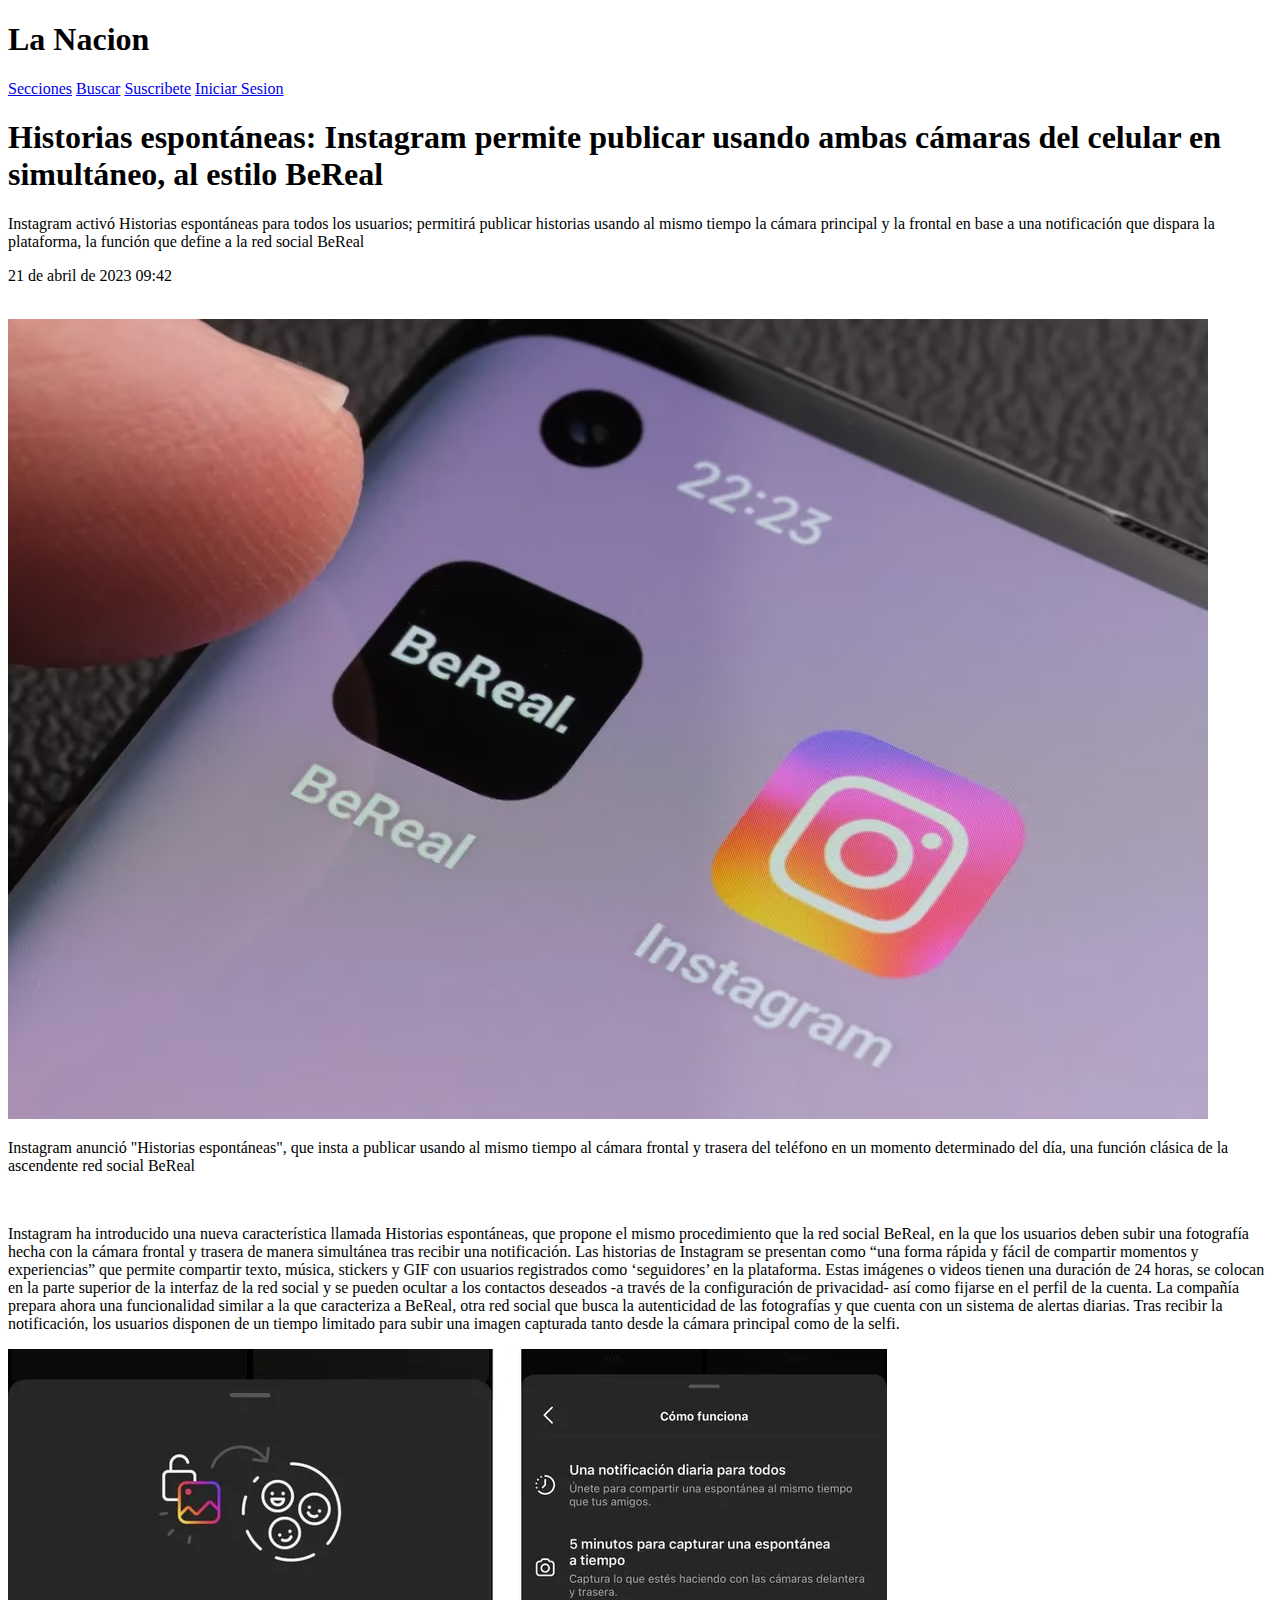
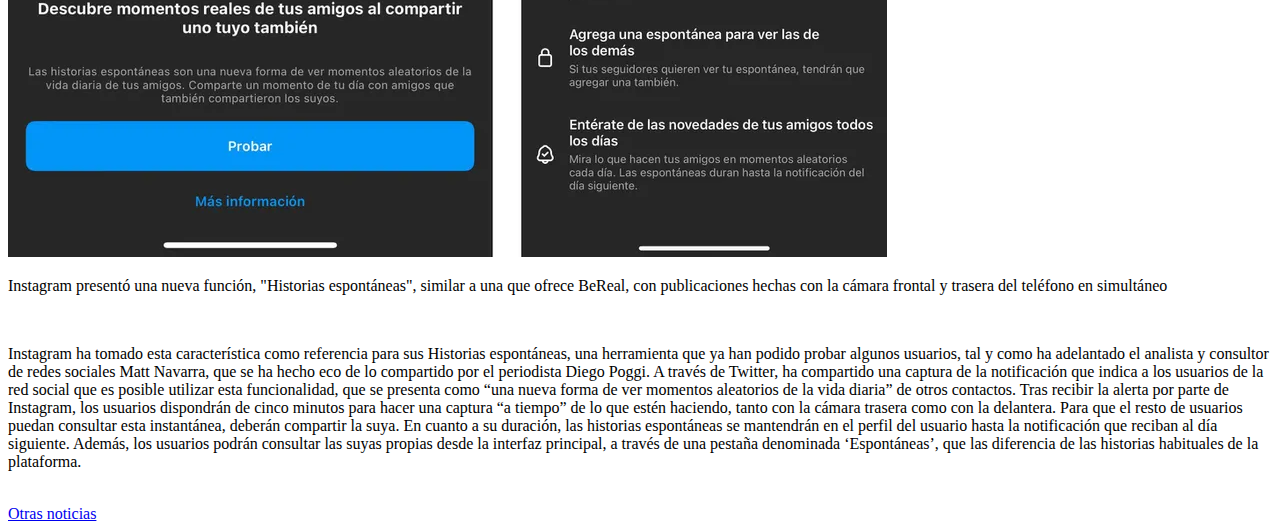
==== index.html @ 093f6b65 "Creacion de Index y estructura de la noticia." ====
<!DOCTYPE html>
<html lang="en">
<head>
    <meta charset="UTF-8">
    <meta http-equiv="X-UA-Compatible" content="IE=edge">
    <meta name="viewport" content="width=device-width, initial-scale=1.0">
    <title>Actividad 02</title>
</head>
<body>
    <header>
        <section>
            <h1>
                La Nacion
            </h1>
            <a href="#">Secciones</a>
            <a href="#">Buscar</a>
            <a href="#">Suscribete</a>
            <a href="#">Iniciar Sesion</a>
        </section>
    </header>
    <h1>Historias espontáneas: Instagram permite publicar usando ambas cámaras del celular en simultáneo, al estilo BeReal</h1>
    <p>Instagram activó Historias espontáneas para todos los usuarios; permitirá publicar historias usando al mismo tiempo la cámara principal y la frontal en base a una notificación que dispara la plataforma, la función que define a la red social BeReal</p>
    <p>21 de abril de 2023 09:42</p>
    <br>
    <img src="1.jpg" alt="">
    <p>Instagram anunció "Historias espontáneas", que insta a publicar usando al mismo tiempo al cámara frontal y trasera del teléfono en un momento determinado del día, una función clásica de la ascendente red social BeReal</p>
    <br>
    <p>Instagram ha introducido una nueva característica llamada Historias espontáneas, que propone el mismo procedimiento que la red social BeReal, en la que los usuarios deben subir una fotografía hecha con la cámara frontal y trasera de manera simultánea tras recibir una notificación.
        Las historias de Instagram se presentan como “una forma rápida y fácil de compartir momentos y experiencias” que permite compartir texto, música, stickers y GIF con usuarios registrados como ‘seguidores’ en la plataforma.
    
        Estas imágenes o videos tienen una duración de 24 horas, se colocan en la parte superior de la interfaz de la red social y se pueden ocultar a los contactos deseados -a través de la configuración de privacidad- así como fijarse en el perfil de la cuenta.

        La compañía prepara ahora una funcionalidad similar a la que caracteriza a BeReal, otra red social que busca la autenticidad de las fotografías y que cuenta con un sistema de alertas diarias. Tras recibir la notificación, los usuarios disponen de un tiempo limitado para subir una imagen capturada tanto desde la cámara principal como de la selfi.</p>
    <img src="2.jpg" alt="">
    <p>Instagram presentó una nueva función, "Historias espontáneas", similar a una que ofrece BeReal, con publicaciones hechas con la cámara frontal y trasera del teléfono en simultáneo</p>
    <br>
    <p>Instagram ha tomado esta característica como referencia para sus Historias espontáneas, una herramienta que ya han podido probar algunos usuarios, tal y como ha adelantado el analista y consultor de redes sociales Matt Navarra, que se ha hecho eco de lo compartido por el periodista Diego Poggi.
        A través de Twitter, ha compartido una captura de la notificación que indica a los usuarios de la red social que es posible utilizar esta funcionalidad, que se presenta como “una nueva forma de ver momentos aleatorios de la vida diaria” de otros contactos.        
        Tras recibir la alerta por parte de Instagram, los usuarios dispondrán de cinco minutos para hacer una captura “a tiempo” de lo que estén haciendo, tanto con la cámara trasera como con la delantera.
        Para que el resto de usuarios puedan consultar esta instantánea, deberán compartir la suya. En cuanto a su duración, las historias espontáneas se mantendrán en el perfil del usuario hasta la notificación que reciban al día siguiente.
        Además, los usuarios podrán consultar las suyas propias desde la interfaz principal, a través de una pestaña denominada ‘Espontáneas’, que las diferencia de las historias habituales de la plataforma.</p>
    <br>
    <a href="http://www.lanacion.com.ar/tema/instagram-tid58488/">Otras noticias</a>

</body>
</html>
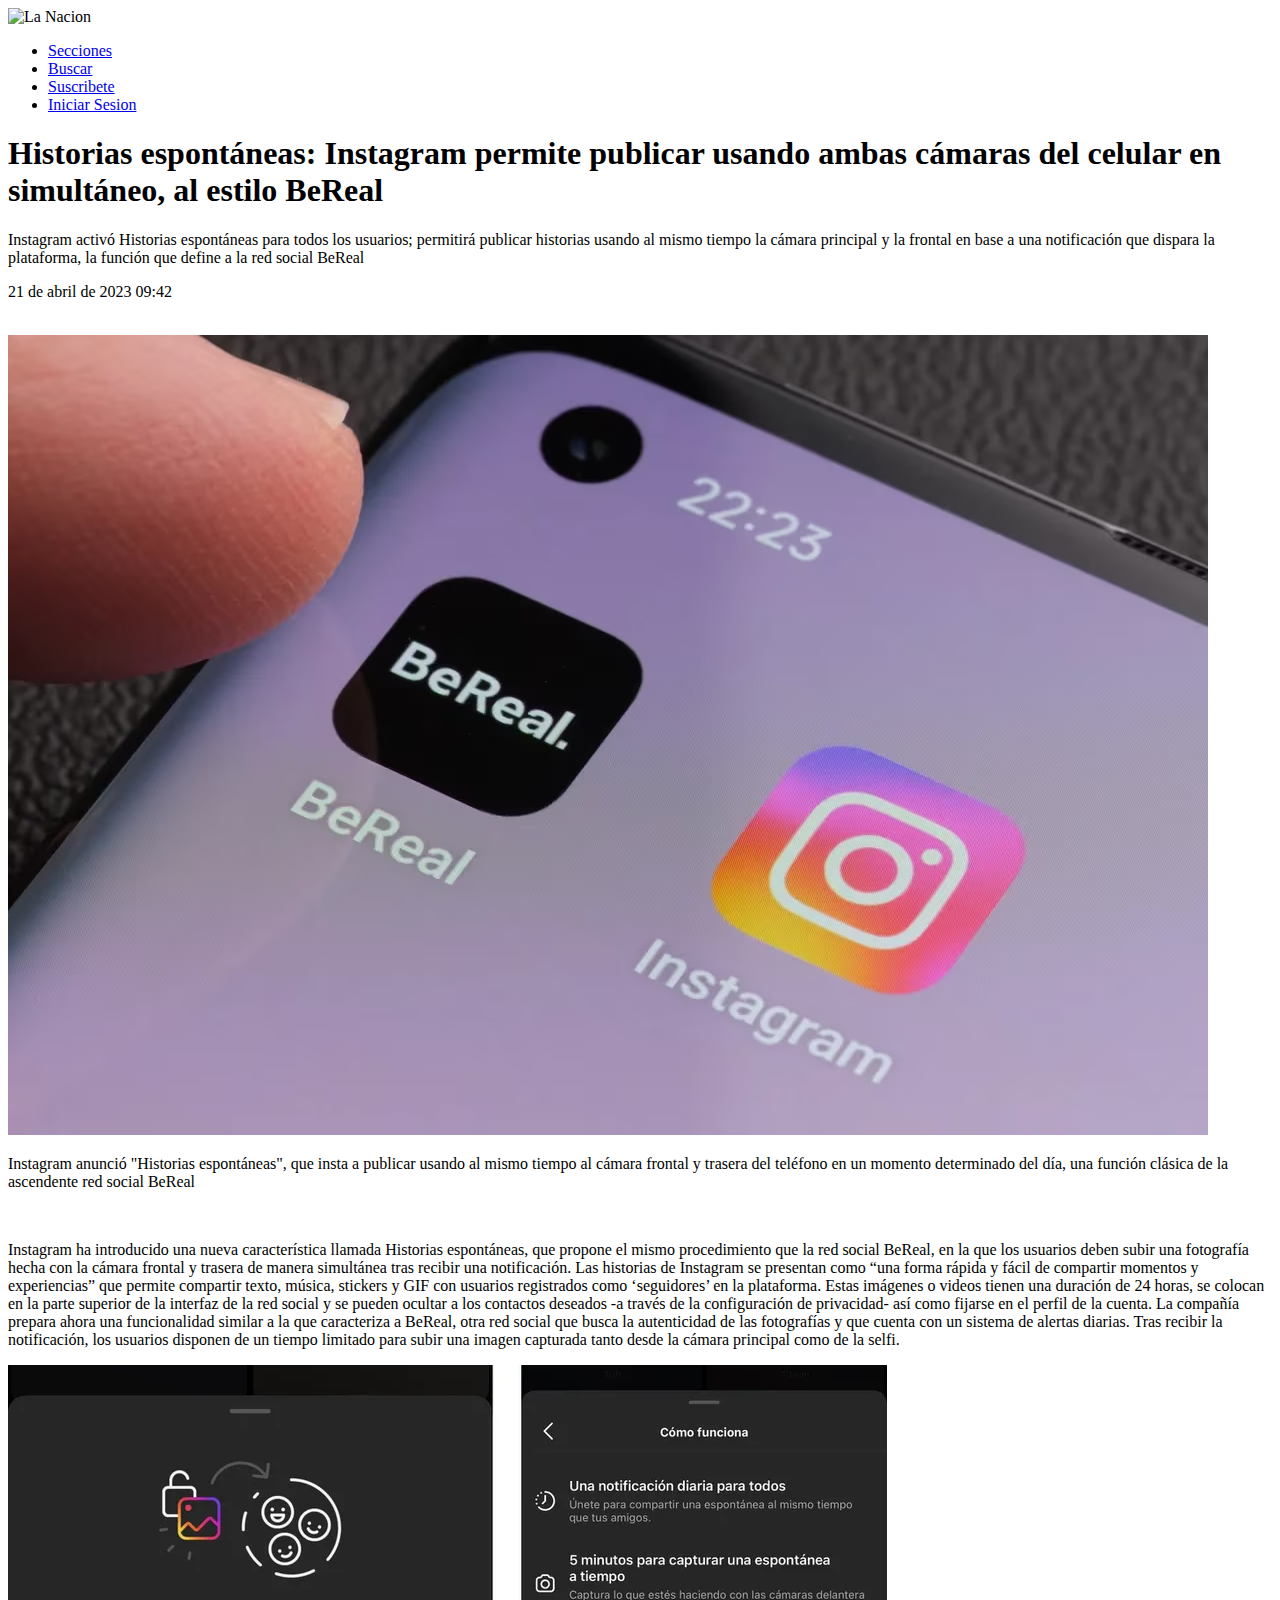
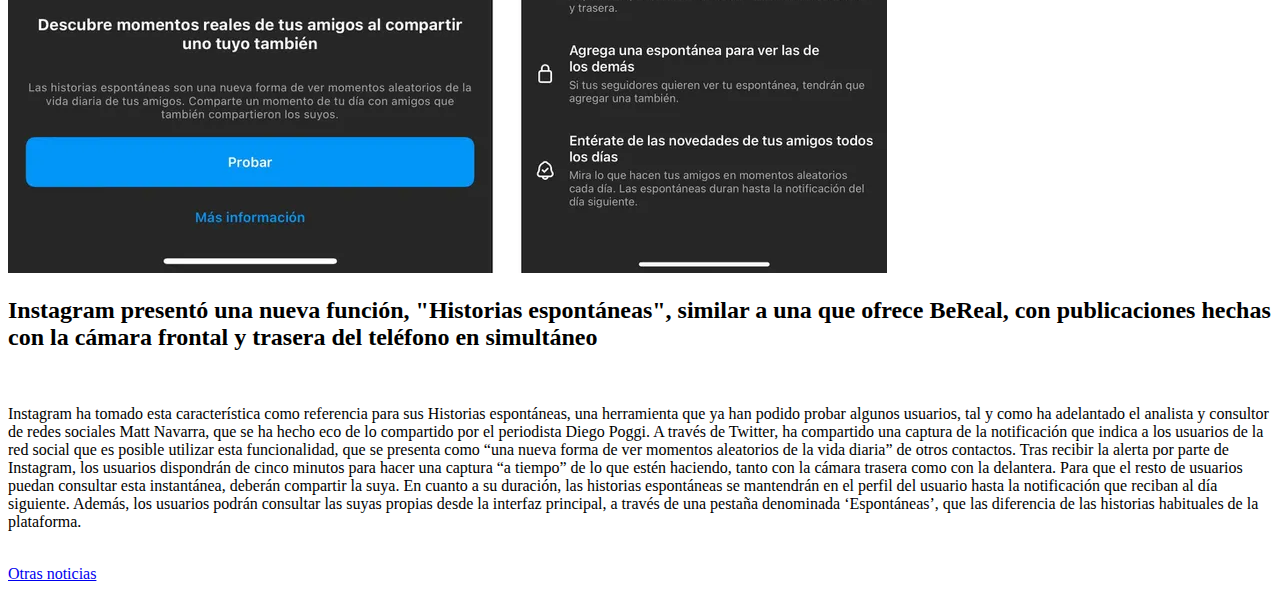
==== commit 5af5e0b9: "Merge pull request #3 from zequ22/secundaria" ====
--- a/index.html
+++ b/index.html
@@ -8,39 +8,46 @@
 </head>
 <body>
     <header>
+        <img src="" alt="La Nacion">
+        <nav>
+            <ul>
+                <li><a href="#">Secciones</a></li>
+                <li><a href="#">Buscar</a></li>
+                <li><a href="#">Suscribete</a></li>
+                <li><a href="#">Iniciar Sesion</a></li>
+            </ul>            
+        </nav>
+    </header>
+    <main>
         <section>
-            <h1>
-                La Nacion
-            </h1>
-            <a href="#">Secciones</a>
-            <a href="#">Buscar</a>
-            <a href="#">Suscribete</a>
-            <a href="#">Iniciar Sesion</a>
+            <h1>Historias espontáneas: Instagram permite publicar usando ambas cámaras del celular en simultáneo, al estilo BeReal</h1>
+            <p>Instagram activó Historias espontáneas para todos los usuarios; permitirá publicar historias usando al mismo tiempo la cámara principal y la frontal en base a una notificación que dispara la plataforma, la función que define a la red social BeReal</p>
+            <p>21 de abril de 2023 09:42</p>
+            <br>
+            <img src="1.jpg" alt="">
+            <p>Instagram anunció "Historias espontáneas", que insta a publicar usando al mismo tiempo al cámara frontal y trasera del teléfono en un momento determinado del día, una función clásica de la ascendente red social BeReal</p>
+            <br>
         </section>
-    </header>
-    <h1>Historias espontáneas: Instagram permite publicar usando ambas cámaras del celular en simultáneo, al estilo BeReal</h1>
-    <p>Instagram activó Historias espontáneas para todos los usuarios; permitirá publicar historias usando al mismo tiempo la cámara principal y la frontal en base a una notificación que dispara la plataforma, la función que define a la red social BeReal</p>
-    <p>21 de abril de 2023 09:42</p>
-    <br>
-    <img src="1.jpg" alt="">
-    <p>Instagram anunció "Historias espontáneas", que insta a publicar usando al mismo tiempo al cámara frontal y trasera del teléfono en un momento determinado del día, una función clásica de la ascendente red social BeReal</p>
-    <br>
-    <p>Instagram ha introducido una nueva característica llamada Historias espontáneas, que propone el mismo procedimiento que la red social BeReal, en la que los usuarios deben subir una fotografía hecha con la cámara frontal y trasera de manera simultánea tras recibir una notificación.
-        Las historias de Instagram se presentan como “una forma rápida y fácil de compartir momentos y experiencias” que permite compartir texto, música, stickers y GIF con usuarios registrados como ‘seguidores’ en la plataforma.
-    
-        Estas imágenes o videos tienen una duración de 24 horas, se colocan en la parte superior de la interfaz de la red social y se pueden ocultar a los contactos deseados -a través de la configuración de privacidad- así como fijarse en el perfil de la cuenta.
-
-        La compañía prepara ahora una funcionalidad similar a la que caracteriza a BeReal, otra red social que busca la autenticidad de las fotografías y que cuenta con un sistema de alertas diarias. Tras recibir la notificación, los usuarios disponen de un tiempo limitado para subir una imagen capturada tanto desde la cámara principal como de la selfi.</p>
-    <img src="2.jpg" alt="">
-    <p>Instagram presentó una nueva función, "Historias espontáneas", similar a una que ofrece BeReal, con publicaciones hechas con la cámara frontal y trasera del teléfono en simultáneo</p>
-    <br>
-    <p>Instagram ha tomado esta característica como referencia para sus Historias espontáneas, una herramienta que ya han podido probar algunos usuarios, tal y como ha adelantado el analista y consultor de redes sociales Matt Navarra, que se ha hecho eco de lo compartido por el periodista Diego Poggi.
-        A través de Twitter, ha compartido una captura de la notificación que indica a los usuarios de la red social que es posible utilizar esta funcionalidad, que se presenta como “una nueva forma de ver momentos aleatorios de la vida diaria” de otros contactos.        
-        Tras recibir la alerta por parte de Instagram, los usuarios dispondrán de cinco minutos para hacer una captura “a tiempo” de lo que estén haciendo, tanto con la cámara trasera como con la delantera.
-        Para que el resto de usuarios puedan consultar esta instantánea, deberán compartir la suya. En cuanto a su duración, las historias espontáneas se mantendrán en el perfil del usuario hasta la notificación que reciban al día siguiente.
-        Además, los usuarios podrán consultar las suyas propias desde la interfaz principal, a través de una pestaña denominada ‘Espontáneas’, que las diferencia de las historias habituales de la plataforma.</p>
-    <br>
-    <a href="http://www.lanacion.com.ar/tema/instagram-tid58488/">Otras noticias</a>
-
+        <section>
+            <p>Instagram ha introducido una nueva característica llamada Historias espontáneas, que propone el mismo procedimiento que la red social BeReal, en la que los usuarios deben subir una fotografía hecha con la cámara frontal y trasera de manera simultánea tras recibir una notificación.
+                Las historias de Instagram se presentan como “una forma rápida y fácil de compartir momentos y experiencias” que permite compartir texto, música, stickers y GIF con usuarios registrados como ‘seguidores’ en la plataforma.
+            
+                Estas imágenes o videos tienen una duración de 24 horas, se colocan en la parte superior de la interfaz de la red social y se pueden ocultar a los contactos deseados -a través de la configuración de privacidad- así como fijarse en el perfil de la cuenta.
+        
+                La compañía prepara ahora una funcionalidad similar a la que caracteriza a BeReal, otra red social que busca la autenticidad de las fotografías y que cuenta con un sistema de alertas diarias. Tras recibir la notificación, los usuarios disponen de un tiempo limitado para subir una imagen capturada tanto desde la cámara principal como de la selfi.</p>
+            <img src="2.jpg" alt="">
+            <h2>Instagram presentó una nueva función, "Historias espontáneas", similar a una que ofrece BeReal, con publicaciones hechas con la cámara frontal y trasera del teléfono en simultáneo</h2>
+            <br>
+            <p>Instagram ha tomado esta característica como referencia para sus Historias espontáneas, una herramienta que ya han podido probar algunos usuarios, tal y como ha adelantado el analista y consultor de redes sociales Matt Navarra, que se ha hecho eco de lo compartido por el periodista Diego Poggi.
+                A través de Twitter, ha compartido una captura de la notificación que indica a los usuarios de la red social que es posible utilizar esta funcionalidad, que se presenta como “una nueva forma de ver momentos aleatorios de la vida diaria” de otros contactos.        
+                Tras recibir la alerta por parte de Instagram, los usuarios dispondrán de cinco minutos para hacer una captura “a tiempo” de lo que estén haciendo, tanto con la cámara trasera como con la delantera.
+                Para que el resto de usuarios puedan consultar esta instantánea, deberán compartir la suya. En cuanto a su duración, las historias espontáneas se mantendrán en el perfil del usuario hasta la notificación que reciban al día siguiente.
+                Además, los usuarios podrán consultar las suyas propias desde la interfaz principal, a través de una pestaña denominada ‘Espontáneas’, que las diferencia de las historias habituales de la plataforma.</p>
+            <br>
+        </section>
+    </main>
+    <footer>
+        <a href="http://www.lanacion.com.ar/tema/instagram-tid58488/">Otras noticias</a>
+    </footer>
 </body>
 </html>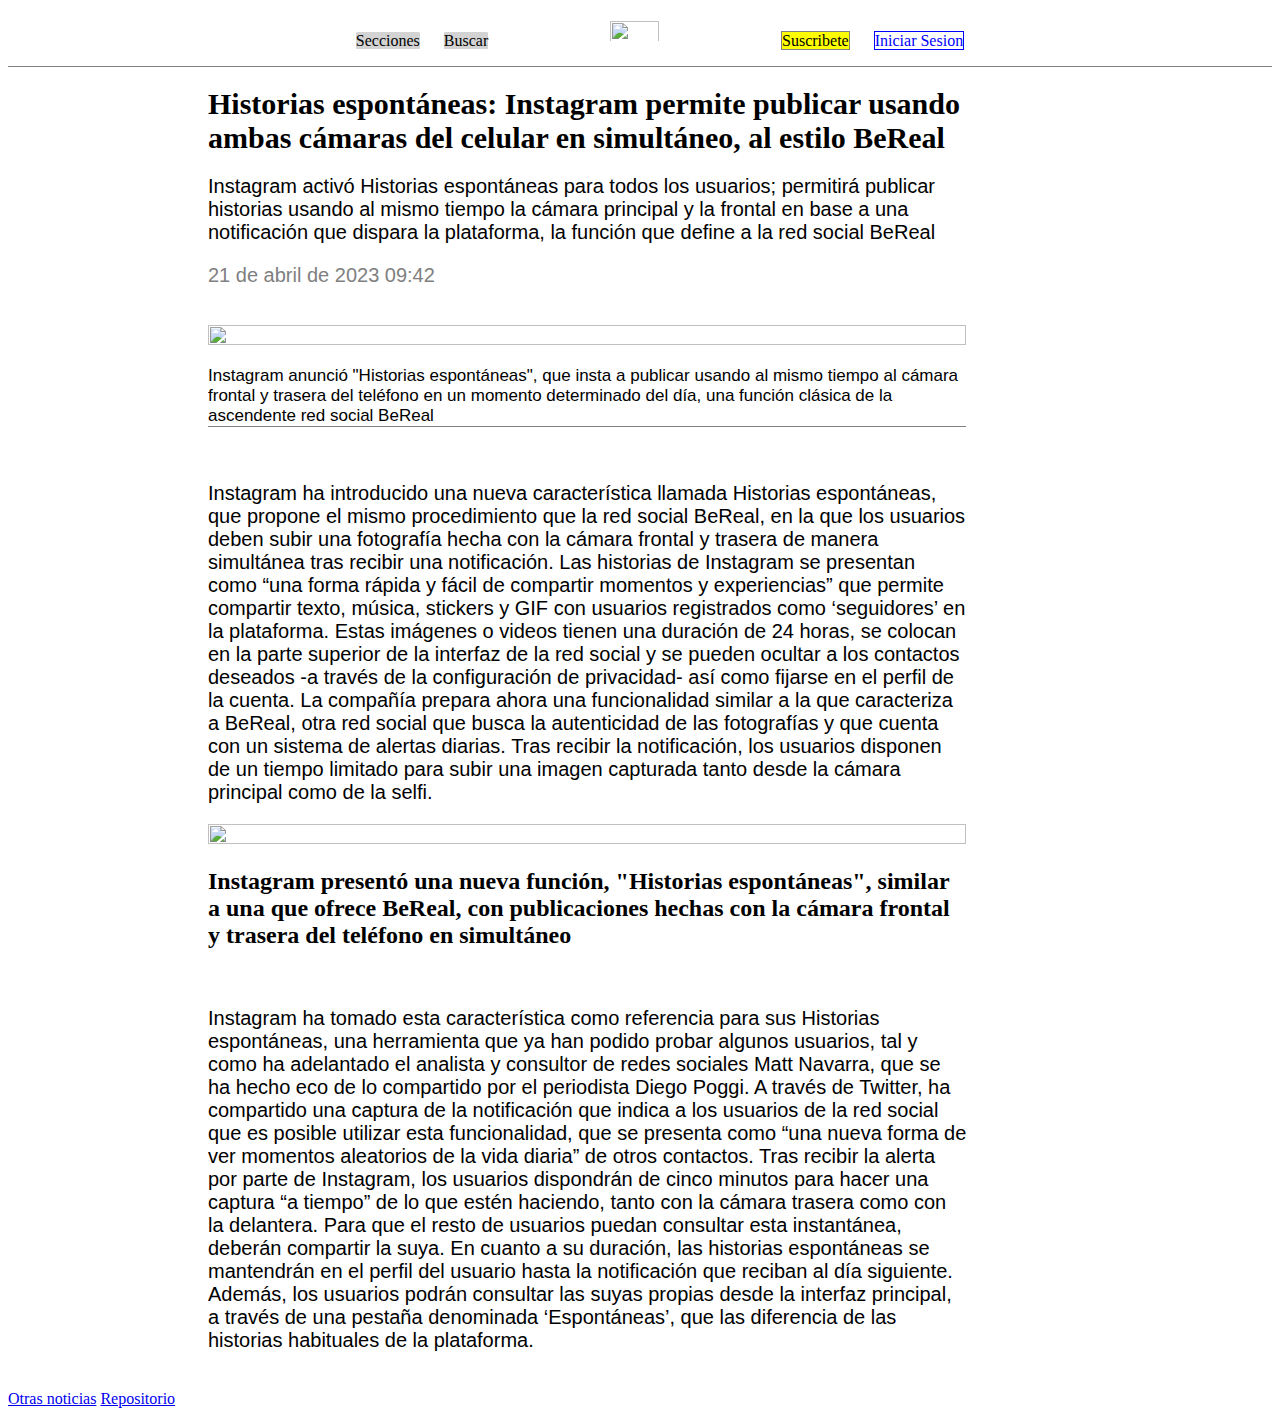
==== commit 19f6786c: "Edicion del HTML y creacion del CSS" ====
--- a/index.html
+++ b/index.html
@@ -1,31 +1,34 @@
 <!DOCTYPE html>
 <html lang="en">
 <head>
+    <link rel="stylesheet" href="estilos.css">
     <meta charset="UTF-8">
     <meta http-equiv="X-UA-Compatible" content="IE=edge">
     <meta name="viewport" content="width=device-width, initial-scale=1.0">
-    <title>Actividad 02</title>
+    <title>La Nacion</title>
 </head>
 <body>
     <header>
-        <img src="" alt="La Nacion">
+        <!--<img src="imagenes/logoLN.png" alt="La Nacion">-->
         <nav>
             <ul>
-                <li><a href="#">Secciones</a></li>
-                <li><a href="#">Buscar</a></li>
-                <li><a href="#">Suscribete</a></li>
-                <li><a href="#">Iniciar Sesion</a></li>
+                <li class="btn"><a href="#">Secciones</a></li>
+                <li class="btn"><a href="#">Buscar</a></li>
+                <li><img class="logoLN" src="imagenes/logoLN.png" alt=""></li>
+                <li><a id="btnSub" href="registro.html">Suscribete</a></li>
+                <li><a id="btnLogin" href="login.html">Iniciar Sesion</a></li>
             </ul>            
         </nav>
     </header>
+
     <main>
         <section>
             <h1>Historias espontáneas: Instagram permite publicar usando ambas cámaras del celular en simultáneo, al estilo BeReal</h1>
             <p>Instagram activó Historias espontáneas para todos los usuarios; permitirá publicar historias usando al mismo tiempo la cámara principal y la frontal en base a una notificación que dispara la plataforma, la función que define a la red social BeReal</p>
-            <p>21 de abril de 2023 09:42</p>
+            <p id="fecha">21 de abril de 2023 09:42</p>
             <br>
-            <img src="1.jpg" alt="">
-            <p>Instagram anunció "Historias espontáneas", que insta a publicar usando al mismo tiempo al cámara frontal y trasera del teléfono en un momento determinado del día, una función clásica de la ascendente red social BeReal</p>
+            <img class="med" src="imagenes/1.jpg" alt="">
+            <p class="epigrafe">Instagram anunció "Historias espontáneas", que insta a publicar usando al mismo tiempo al cámara frontal y trasera del teléfono en un momento determinado del día, una función clásica de la ascendente red social BeReal</p>
             <br>
         </section>
         <section>
@@ -35,7 +38,7 @@
                 Estas imágenes o videos tienen una duración de 24 horas, se colocan en la parte superior de la interfaz de la red social y se pueden ocultar a los contactos deseados -a través de la configuración de privacidad- así como fijarse en el perfil de la cuenta.
         
                 La compañía prepara ahora una funcionalidad similar a la que caracteriza a BeReal, otra red social que busca la autenticidad de las fotografías y que cuenta con un sistema de alertas diarias. Tras recibir la notificación, los usuarios disponen de un tiempo limitado para subir una imagen capturada tanto desde la cámara principal como de la selfi.</p>
-            <img src="2.jpg" alt="">
+            <img class="med" src="imagenes/2.jpg" alt="">
             <h2>Instagram presentó una nueva función, "Historias espontáneas", similar a una que ofrece BeReal, con publicaciones hechas con la cámara frontal y trasera del teléfono en simultáneo</h2>
             <br>
             <p>Instagram ha tomado esta característica como referencia para sus Historias espontáneas, una herramienta que ya han podido probar algunos usuarios, tal y como ha adelantado el analista y consultor de redes sociales Matt Navarra, que se ha hecho eco de lo compartido por el periodista Diego Poggi.
@@ -48,6 +51,7 @@
     </main>
     <footer>
         <a href="http://www.lanacion.com.ar/tema/instagram-tid58488/">Otras noticias</a>
+        <a href="http://https://github.com/zequ22/segunda_actividad" target="_blank" rel="noopener noreferrer">Repositorio</a>
     </footer>
 </body>
 </html>--- a/estilos.css
+++ b/estilos.css
@@ -0,0 +1,73 @@
+header{
+    background-color: white;
+    height: 50px;
+    width: 100%;
+    margin: 0px;
+    text-align: center;
+    line-height: 50px;
+    border-bottom: 1px solid grey ;
+}
+nav ul li{
+    display: inline;
+    list-style: none;
+    margin: 10px;
+    height: 100px;
+    border-radius: 5%;
+    text-align: cen;
+}
+li a{
+    color: black;
+    text-decoration: none;
+}
+.btn{
+    color: black;
+    background-color: lightgrey;
+}
+.logoLN{
+    width: 20%;
+    height: 25px;
+}
+#btnSub{
+    color: black;
+    background-color: yellow;
+    border: 1px solid gray;
+}
+#btnLogin{
+    color: blue;
+    background-color: white;
+    border: 1px solid blue;
+}
+
+main{
+width: 60%;
+margin-left: 200px;
+}
+img.med{
+    height: 100%;
+    width: 100%;
+}
+main h1{
+    font-size: 40px;
+    font-weight: bolder;
+    font-family: Georgia, 'Times New Roman', Times, serif;
+}
+main h1{
+    font-size: 30px;
+    font-weight: bolder;
+    font-family: Georgia, 'Times New Roman', Times, serif;
+}
+main p{
+    font-size: 20px;
+    font-family: Arial, Helvetica, sans-serif;
+}
+#fecha{
+    color: grey;
+    font-size: 20px;
+    font-family: Arial, Helvetica, sans-serif;
+}
+.epigrafe{
+    font-size: 17px;
+    font-family: Arial, Helvetica, sans-serif;
+    border-bottom: 1px solid gray;
+}
+
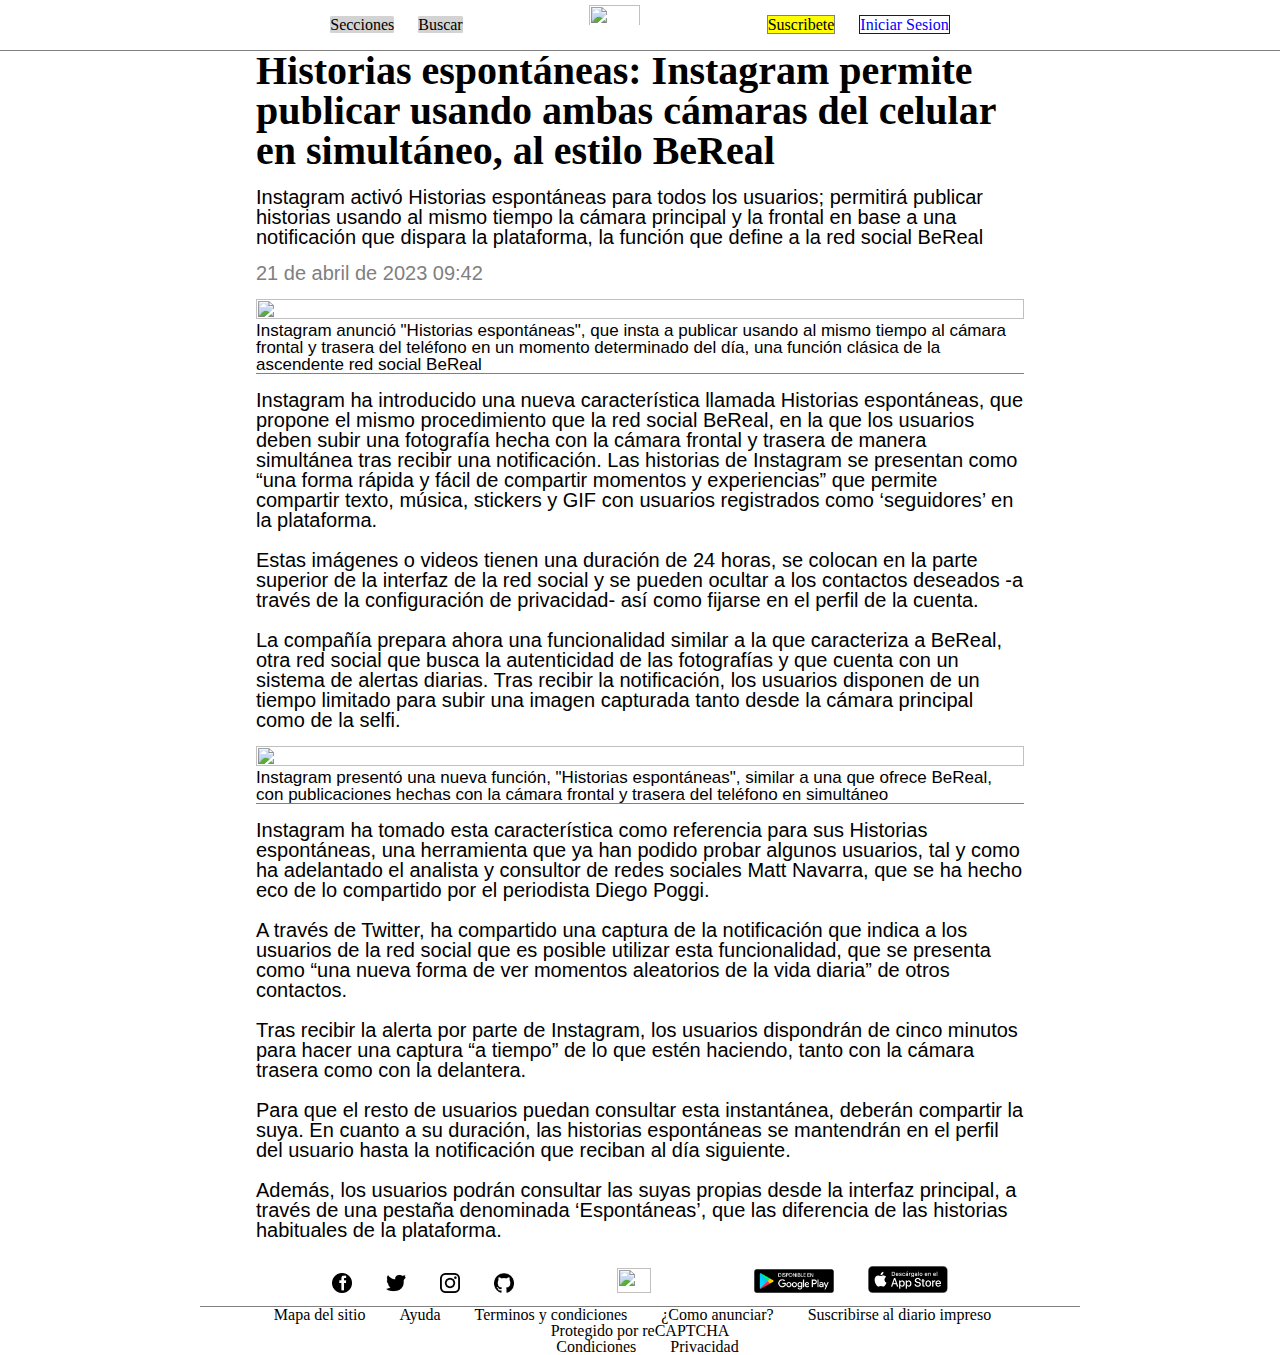
==== commit 23b00ee8: "Modificaciones al Footer y al CSS" ====
--- a/index.html
+++ b/index.html
@@ -24,7 +24,9 @@
     <main>
         <section>
             <h1>Historias espontáneas: Instagram permite publicar usando ambas cámaras del celular en simultáneo, al estilo BeReal</h1>
+            <br>
             <p>Instagram activó Historias espontáneas para todos los usuarios; permitirá publicar historias usando al mismo tiempo la cámara principal y la frontal en base a una notificación que dispara la plataforma, la función que define a la red social BeReal</p>
+            <br>
             <p id="fecha">21 de abril de 2023 09:42</p>
             <br>
             <img class="med" src="imagenes/1.jpg" alt="">
@@ -33,25 +35,44 @@
         </section>
         <section>
             <p>Instagram ha introducido una nueva característica llamada Historias espontáneas, que propone el mismo procedimiento que la red social BeReal, en la que los usuarios deben subir una fotografía hecha con la cámara frontal y trasera de manera simultánea tras recibir una notificación.
-                Las historias de Instagram se presentan como “una forma rápida y fácil de compartir momentos y experiencias” que permite compartir texto, música, stickers y GIF con usuarios registrados como ‘seguidores’ en la plataforma.
-            
-                Estas imágenes o videos tienen una duración de 24 horas, se colocan en la parte superior de la interfaz de la red social y se pueden ocultar a los contactos deseados -a través de la configuración de privacidad- así como fijarse en el perfil de la cuenta.
-        
-                La compañía prepara ahora una funcionalidad similar a la que caracteriza a BeReal, otra red social que busca la autenticidad de las fotografías y que cuenta con un sistema de alertas diarias. Tras recibir la notificación, los usuarios disponen de un tiempo limitado para subir una imagen capturada tanto desde la cámara principal como de la selfi.</p>
+                Las historias de Instagram se presentan como “una forma rápida y fácil de compartir momentos y experiencias” que permite compartir texto, música, stickers y GIF con usuarios registrados como ‘seguidores’ en la plataforma. <br>
+                <br>Estas imágenes o videos tienen una duración de 24 horas, se colocan en la parte superior de la interfaz de la red social y se pueden ocultar a los contactos deseados -a través de la configuración de privacidad- así como fijarse en el perfil de la cuenta. <br>        
+                <br>La compañía prepara ahora una funcionalidad similar a la que caracteriza a BeReal, otra red social que busca la autenticidad de las fotografías y que cuenta con un sistema de alertas diarias. Tras recibir la notificación, los usuarios disponen de un tiempo limitado para subir una imagen capturada tanto desde la cámara principal como de la selfi.</p><br>
             <img class="med" src="imagenes/2.jpg" alt="">
-            <h2>Instagram presentó una nueva función, "Historias espontáneas", similar a una que ofrece BeReal, con publicaciones hechas con la cámara frontal y trasera del teléfono en simultáneo</h2>
-            <br>
-            <p>Instagram ha tomado esta característica como referencia para sus Historias espontáneas, una herramienta que ya han podido probar algunos usuarios, tal y como ha adelantado el analista y consultor de redes sociales Matt Navarra, que se ha hecho eco de lo compartido por el periodista Diego Poggi.
-                A través de Twitter, ha compartido una captura de la notificación que indica a los usuarios de la red social que es posible utilizar esta funcionalidad, que se presenta como “una nueva forma de ver momentos aleatorios de la vida diaria” de otros contactos.        
-                Tras recibir la alerta por parte de Instagram, los usuarios dispondrán de cinco minutos para hacer una captura “a tiempo” de lo que estén haciendo, tanto con la cámara trasera como con la delantera.
-                Para que el resto de usuarios puedan consultar esta instantánea, deberán compartir la suya. En cuanto a su duración, las historias espontáneas se mantendrán en el perfil del usuario hasta la notificación que reciban al día siguiente.
-                Además, los usuarios podrán consultar las suyas propias desde la interfaz principal, a través de una pestaña denominada ‘Espontáneas’, que las diferencia de las historias habituales de la plataforma.</p>
+            <p class="epigrafe">Instagram presentó una nueva función, "Historias espontáneas", similar a una que ofrece BeReal, con publicaciones hechas con la cámara frontal y trasera del teléfono en simultáneo</p><br>
+            <p>Instagram ha tomado esta característica como referencia para sus Historias espontáneas, una herramienta que ya han podido probar algunos usuarios, tal y como ha adelantado el analista y consultor de redes sociales Matt Navarra, que se ha hecho eco de lo compartido por el periodista Diego Poggi. <br>
+                <br>A través de Twitter, ha compartido una captura de la notificación que indica a los usuarios de la red social que es posible utilizar esta funcionalidad, que se presenta como “una nueva forma de ver momentos aleatorios de la vida diaria” de otros contactos. <br>        
+                <br>Tras recibir la alerta por parte de Instagram, los usuarios dispondrán de cinco minutos para hacer una captura “a tiempo” de lo que estén haciendo, tanto con la cámara trasera como con la delantera. <br>
+                <br> Para que el resto de usuarios puedan consultar esta instantánea, deberán compartir la suya. En cuanto a su duración, las historias espontáneas se mantendrán en el perfil del usuario hasta la notificación que reciban al día siguiente. <br>
+                <br> Además, los usuarios podrán consultar las suyas propias desde la interfaz principal, a través de una pestaña denominada ‘Espontáneas’, que las diferencia de las historias habituales de la plataforma.</p>
             <br>
         </section>
     </main>
     <footer>
-        <a href="http://www.lanacion.com.ar/tema/instagram-tid58488/">Otras noticias</a>
-        <a href="http://https://github.com/zequ22/segunda_actividad" target="_blank" rel="noopener noreferrer">Repositorio</a>
+        <div class="top">
+                <ul>
+                    <li><img class="logosFooter" src="imagenes/logoFB.png" alt=""></li>
+                    <li><img class="logosFooter" src="imagenes/logoTW.png" alt=""></li>
+                    <li><img class="logosFooter" src="imagenes/logoIG.png" alt=""></li>
+                    <li><img class="logosFooter" href="http://https://github.com/zequ22/segunda_actividad" src="imagenes/logoGH.png" alt=""></li>
+                    <li><img class="logoLN" src="imagenes/logoLN.png" alt=""></li>
+                    <li><img class="logosDescargas" src="imagenes/googleplay.png" alt=""></li>
+                    <li><img class="logosDescargas" src="imagenes/appstore.png" alt=""></li>
+                </ul>
+        </div>
+        <div class="bajo">
+                <ul>
+                    <li><a href="">Mapa del sitio</a></li>
+                    <li><a href="">Ayuda</a></li>
+                    <li><a href="">Terminos y condiciones</a></li>
+                    <li><a href="">¿Como anunciar?</a></li>
+                    <li><a href="">Suscribirse al diario impreso</a></li>
+                    <li><p>Protegido por reCAPTCHA</p></li>
+                    <li><a href="">Condiciones</a></li>
+                    <li><a href="">Privacidad</a></li>
+                </ul>
+        </div>
+        
     </footer>
 </body>
 </html>--- a/estilos.css
+++ b/estilos.css
@@ -1,3 +1,49 @@
+html, body, div, span, applet, object, iframe,
+h1, h2, h3, h4, h5, h6, p, blockquote, pre,
+a, abbr, acronym, address, big, cite, code,
+del, dfn, em, img, ins, kbd, q, s, samp,
+small, strike, strong, sub, sup, tt, var,
+b, u, i, center,
+dl, dt, dd, ol, ul, li,
+fieldset, form, label, legend,
+table, caption, tbody, tfoot, thead, tr, th, td,
+article, aside, canvas, details, embed, 
+figure, figcaption, footer, header, hgroup, 
+menu, nav, output, ruby, section, summary,
+time, mark, audio, video {
+	margin: 0;
+	padding: 0;
+	border: 0;
+	font-size: 100%;
+	font: inherit;
+	vertical-align: baseline;
+}
+/* HTML5 display-role reset for older browsers */
+article, aside, details, figcaption, figure, 
+footer, header, hgroup, menu, nav, section {
+	display: block;
+}
+body {
+	line-height: 1;
+}
+ol, ul {
+	list-style: none;
+}
+blockquote, q {
+	quotes: none;
+}
+blockquote:before, blockquote:after,
+q:before, q:after {
+	content: '';
+	content: none;
+}
+table {
+	border-collapse: collapse;
+	border-spacing: 0;
+}
+
+/* estructura propia*/
+
 header{
     background-color: white;
     height: 50px;
@@ -7,13 +53,12 @@
     line-height: 50px;
     border-bottom: 1px solid grey ;
 }
-nav ul li{
+header nav ul li{
     display: inline;
     list-style: none;
     margin: 10px;
     height: 100px;
     border-radius: 5%;
-    text-align: cen;
 }
 li a{
     color: black;
@@ -39,8 +84,8 @@
 }
 
 main{
-width: 60%;
-margin-left: 200px;
+    width: 60%;
+    margin:auto;
 }
 img.med{
     height: 100%;
@@ -48,11 +93,6 @@
 }
 main h1{
     font-size: 40px;
-    font-weight: bolder;
-    font-family: Georgia, 'Times New Roman', Times, serif;
-}
-main h1{
-    font-size: 30px;
     font-weight: bolder;
     font-family: Georgia, 'Times New Roman', Times, serif;
 }
@@ -70,4 +110,26 @@
     font-family: Arial, Helvetica, sans-serif;
     border-bottom: 1px solid gray;
 }
-
+.logosFooter{
+    height: 10%;
+    width: 20px;
+}
+.logosDescargas{
+    width: 80px;
+}
+footer{
+    text-align: center;
+    margin: 0px 200px;
+}
+footer div ul li{
+    text-align: center;
+    display: inline;
+    margin: 15px;
+}
+.top{
+    padding: 10px;
+    border-bottom: 1px solid grey;
+}
+.bajo{
+    display:inline;
+}
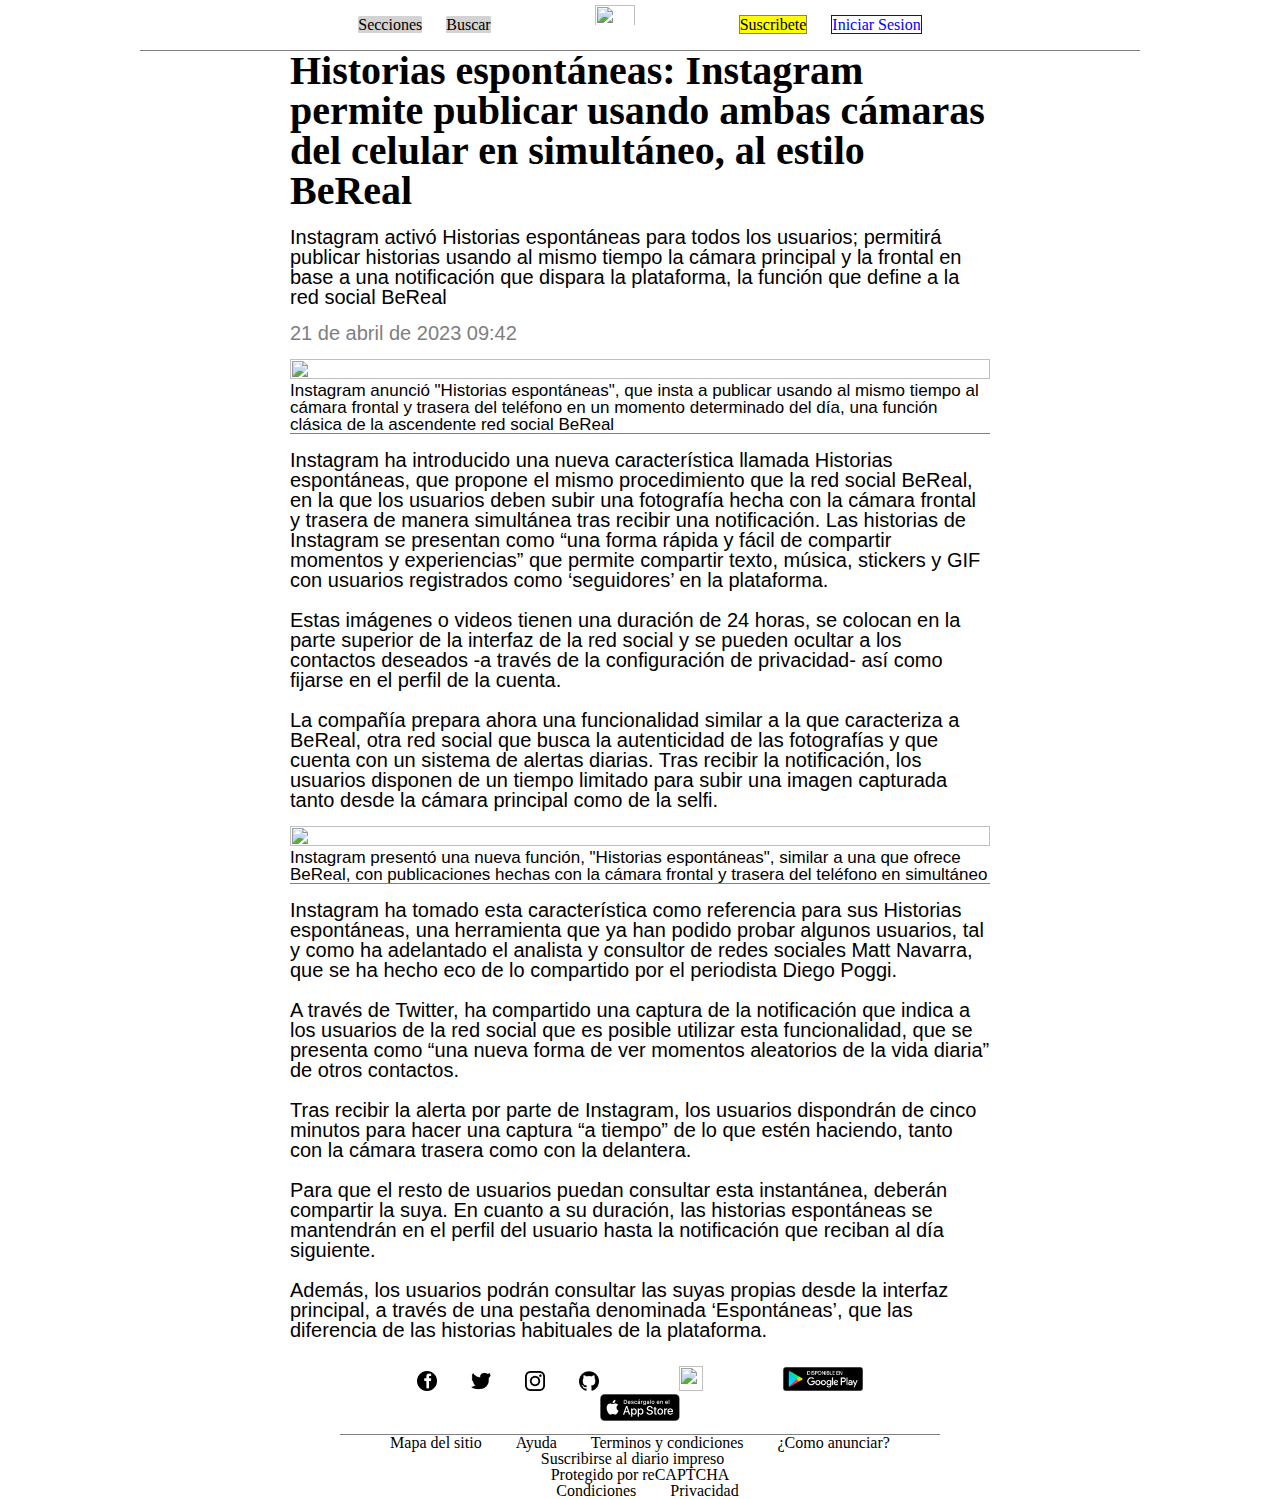
==== commit 281364b3: "Merge pull request #7 from zequ22/secundaria" ====
--- a/index.html
+++ b/index.html
@@ -4,75 +4,77 @@
     <link rel="stylesheet" href="estilos.css">
     <meta charset="UTF-8">
     <meta http-equiv="X-UA-Compatible" content="IE=edge">
+    <title>La Nacion</title>
     <meta name="viewport" content="width=device-width, initial-scale=1.0">
-    <title>La Nacion</title>
 </head>
 <body>
-    <header>
-        <!--<img src="imagenes/logoLN.png" alt="La Nacion">-->
-        <nav>
-            <ul>
-                <li class="btn"><a href="#">Secciones</a></li>
-                <li class="btn"><a href="#">Buscar</a></li>
-                <li><img class="logoLN" src="imagenes/logoLN.png" alt=""></li>
-                <li><a id="btnSub" href="registro.html">Suscribete</a></li>
-                <li><a id="btnLogin" href="login.html">Iniciar Sesion</a></li>
-            </ul>            
-        </nav>
-    </header>
-
-    <main>
-        <section>
-            <h1>Historias espontáneas: Instagram permite publicar usando ambas cámaras del celular en simultáneo, al estilo BeReal</h1>
-            <br>
-            <p>Instagram activó Historias espontáneas para todos los usuarios; permitirá publicar historias usando al mismo tiempo la cámara principal y la frontal en base a una notificación que dispara la plataforma, la función que define a la red social BeReal</p>
-            <br>
-            <p id="fecha">21 de abril de 2023 09:42</p>
-            <br>
-            <img class="med" src="imagenes/1.jpg" alt="">
-            <p class="epigrafe">Instagram anunció "Historias espontáneas", que insta a publicar usando al mismo tiempo al cámara frontal y trasera del teléfono en un momento determinado del día, una función clásica de la ascendente red social BeReal</p>
-            <br>
-        </section>
-        <section>
-            <p>Instagram ha introducido una nueva característica llamada Historias espontáneas, que propone el mismo procedimiento que la red social BeReal, en la que los usuarios deben subir una fotografía hecha con la cámara frontal y trasera de manera simultánea tras recibir una notificación.
-                Las historias de Instagram se presentan como “una forma rápida y fácil de compartir momentos y experiencias” que permite compartir texto, música, stickers y GIF con usuarios registrados como ‘seguidores’ en la plataforma. <br>
-                <br>Estas imágenes o videos tienen una duración de 24 horas, se colocan en la parte superior de la interfaz de la red social y se pueden ocultar a los contactos deseados -a través de la configuración de privacidad- así como fijarse en el perfil de la cuenta. <br>        
-                <br>La compañía prepara ahora una funcionalidad similar a la que caracteriza a BeReal, otra red social que busca la autenticidad de las fotografías y que cuenta con un sistema de alertas diarias. Tras recibir la notificación, los usuarios disponen de un tiempo limitado para subir una imagen capturada tanto desde la cámara principal como de la selfi.</p><br>
-            <img class="med" src="imagenes/2.jpg" alt="">
-            <p class="epigrafe">Instagram presentó una nueva función, "Historias espontáneas", similar a una que ofrece BeReal, con publicaciones hechas con la cámara frontal y trasera del teléfono en simultáneo</p><br>
-            <p>Instagram ha tomado esta característica como referencia para sus Historias espontáneas, una herramienta que ya han podido probar algunos usuarios, tal y como ha adelantado el analista y consultor de redes sociales Matt Navarra, que se ha hecho eco de lo compartido por el periodista Diego Poggi. <br>
-                <br>A través de Twitter, ha compartido una captura de la notificación que indica a los usuarios de la red social que es posible utilizar esta funcionalidad, que se presenta como “una nueva forma de ver momentos aleatorios de la vida diaria” de otros contactos. <br>        
-                <br>Tras recibir la alerta por parte de Instagram, los usuarios dispondrán de cinco minutos para hacer una captura “a tiempo” de lo que estén haciendo, tanto con la cámara trasera como con la delantera. <br>
-                <br> Para que el resto de usuarios puedan consultar esta instantánea, deberán compartir la suya. En cuanto a su duración, las historias espontáneas se mantendrán en el perfil del usuario hasta la notificación que reciban al día siguiente. <br>
-                <br> Además, los usuarios podrán consultar las suyas propias desde la interfaz principal, a través de una pestaña denominada ‘Espontáneas’, que las diferencia de las historias habituales de la plataforma.</p>
-            <br>
-        </section>
-    </main>
-    <footer>
-        <div class="top">
+    <div class="contenedor">
+        <header>
+            <!--<img src="imagenes/logoLN.png" alt="La Nacion">-->
+            <nav>
                 <ul>
-                    <li><img class="logosFooter" src="imagenes/logoFB.png" alt=""></li>
-                    <li><img class="logosFooter" src="imagenes/logoTW.png" alt=""></li>
-                    <li><img class="logosFooter" src="imagenes/logoIG.png" alt=""></li>
-                    <li><img class="logosFooter" href="http://https://github.com/zequ22/segunda_actividad" src="imagenes/logoGH.png" alt=""></li>
+                    <li class="btn"><a href="#">Secciones</a></li>
+                    <li class="btn"><a href="#">Buscar</a></li>
                     <li><img class="logoLN" src="imagenes/logoLN.png" alt=""></li>
-                    <li><img class="logosDescargas" src="imagenes/googleplay.png" alt=""></li>
-                    <li><img class="logosDescargas" src="imagenes/appstore.png" alt=""></li>
-                </ul>
-        </div>
-        <div class="bajo">
-                <ul>
-                    <li><a href="">Mapa del sitio</a></li>
-                    <li><a href="">Ayuda</a></li>
-                    <li><a href="">Terminos y condiciones</a></li>
-                    <li><a href="">¿Como anunciar?</a></li>
-                    <li><a href="">Suscribirse al diario impreso</a></li>
-                    <li><p>Protegido por reCAPTCHA</p></li>
-                    <li><a href="">Condiciones</a></li>
-                    <li><a href="">Privacidad</a></li>
-                </ul>
-        </div>
-        
-    </footer>
+                    <li><a id="btnSub" href="registro.html">Suscribete</a></li>
+                    <li><a id="btnLogin" href="login.html">Iniciar Sesion</a></li>
+                </ul>            
+            </nav>
+        </header>
+    
+        <main>
+            <section>
+                <h1>Historias espontáneas: Instagram permite publicar usando ambas cámaras del celular en simultáneo, al estilo BeReal</h1>
+                <br>
+                <p>Instagram activó Historias espontáneas para todos los usuarios; permitirá publicar historias usando al mismo tiempo la cámara principal y la frontal en base a una notificación que dispara la plataforma, la función que define a la red social BeReal</p>
+                <br>
+                <p id="fecha">21 de abril de 2023 09:42</p>
+                <br>
+                <img class="med" src="imagenes/1.jpg" alt="">
+                <p class="epigrafe">Instagram anunció "Historias espontáneas", que insta a publicar usando al mismo tiempo al cámara frontal y trasera del teléfono en un momento determinado del día, una función clásica de la ascendente red social BeReal</p>
+                <br>
+            </section>
+            <section>
+                <p>Instagram ha introducido una nueva característica llamada Historias espontáneas, que propone el mismo procedimiento que la red social BeReal, en la que los usuarios deben subir una fotografía hecha con la cámara frontal y trasera de manera simultánea tras recibir una notificación.
+                    Las historias de Instagram se presentan como “una forma rápida y fácil de compartir momentos y experiencias” que permite compartir texto, música, stickers y GIF con usuarios registrados como ‘seguidores’ en la plataforma. <br>
+                    <br>Estas imágenes o videos tienen una duración de 24 horas, se colocan en la parte superior de la interfaz de la red social y se pueden ocultar a los contactos deseados -a través de la configuración de privacidad- así como fijarse en el perfil de la cuenta. <br>        
+                    <br>La compañía prepara ahora una funcionalidad similar a la que caracteriza a BeReal, otra red social que busca la autenticidad de las fotografías y que cuenta con un sistema de alertas diarias. Tras recibir la notificación, los usuarios disponen de un tiempo limitado para subir una imagen capturada tanto desde la cámara principal como de la selfi.</p><br>
+                <img class="med" src="imagenes/2.jpg" alt="">
+                <p class="epigrafe">Instagram presentó una nueva función, "Historias espontáneas", similar a una que ofrece BeReal, con publicaciones hechas con la cámara frontal y trasera del teléfono en simultáneo</p><br>
+                <p>Instagram ha tomado esta característica como referencia para sus Historias espontáneas, una herramienta que ya han podido probar algunos usuarios, tal y como ha adelantado el analista y consultor de redes sociales Matt Navarra, que se ha hecho eco de lo compartido por el periodista Diego Poggi. <br>
+                    <br>A través de Twitter, ha compartido una captura de la notificación que indica a los usuarios de la red social que es posible utilizar esta funcionalidad, que se presenta como “una nueva forma de ver momentos aleatorios de la vida diaria” de otros contactos. <br>        
+                    <br>Tras recibir la alerta por parte de Instagram, los usuarios dispondrán de cinco minutos para hacer una captura “a tiempo” de lo que estén haciendo, tanto con la cámara trasera como con la delantera. <br>
+                    <br> Para que el resto de usuarios puedan consultar esta instantánea, deberán compartir la suya. En cuanto a su duración, las historias espontáneas se mantendrán en el perfil del usuario hasta la notificación que reciban al día siguiente. <br>
+                    <br> Además, los usuarios podrán consultar las suyas propias desde la interfaz principal, a través de una pestaña denominada ‘Espontáneas’, que las diferencia de las historias habituales de la plataforma.</p>
+                <br>
+            </section>
+        </main>
+        <footer>
+            <div class="top">
+                    <ul>
+                        <li><img class="logosFooter" src="imagenes/logoFB.png" alt=""></li>
+                        <li><img class="logosFooter" src="imagenes/logoTW.png" alt=""></li>
+                        <li><img class="logosFooter" src="imagenes/logoIG.png" alt=""></li>
+                        <li><img class="logosFooter" href="http://https://github.com/zequ22/segunda_actividad" src="imagenes/logoGH.png" alt=""></li>
+                        <li><img class="logoLN" src="imagenes/logoLN.png" alt=""></li>
+                        <li><img class="logosDescargas" src="imagenes/googleplay.png" alt=""></li>
+                        <li><img class="logosDescargas" src="imagenes/appstore.png" alt=""></li>
+                    </ul>
+            </div>
+            <div class="bajo">
+                    <ul>
+                        <li><a href="">Mapa del sitio</a></li>
+                        <li><a href="">Ayuda</a></li>
+                        <li><a href="">Terminos y condiciones</a></li>
+                        <li><a href="">¿Como anunciar?</a></li>
+                        <li><a href="">Suscribirse al diario impreso</a></li>
+                        <li><p>Protegido por reCAPTCHA</p></li>
+                        <li><a href="">Condiciones</a></li>
+                        <li><a href="">Privacidad</a></li>
+                    </ul>
+            </div>
+            
+        </footer>
+    </div>
 </body>
 </html>--- a/estilos.css
+++ b/estilos.css
@@ -43,6 +43,12 @@
 }
 
 /* estructura propia*/
+.contenedor{
+    width: 100%;
+    max-width: 1000px;
+    margin:0 auto;
+    overflow: hidden;
+}
 
 header{
     background-color: white;
@@ -84,8 +90,9 @@
 }
 
 main{
-    width: 60%;
+    width: 70%;
     margin:auto;
+    box-sizing: border-box;
 }
 img.med{
     height: 100%;
@@ -133,3 +140,9 @@
 .bajo{
     display:inline;
 }
+
+@media screen and (max-width: 800px){
+    .contenedor{
+        width:100%;
+    }
+}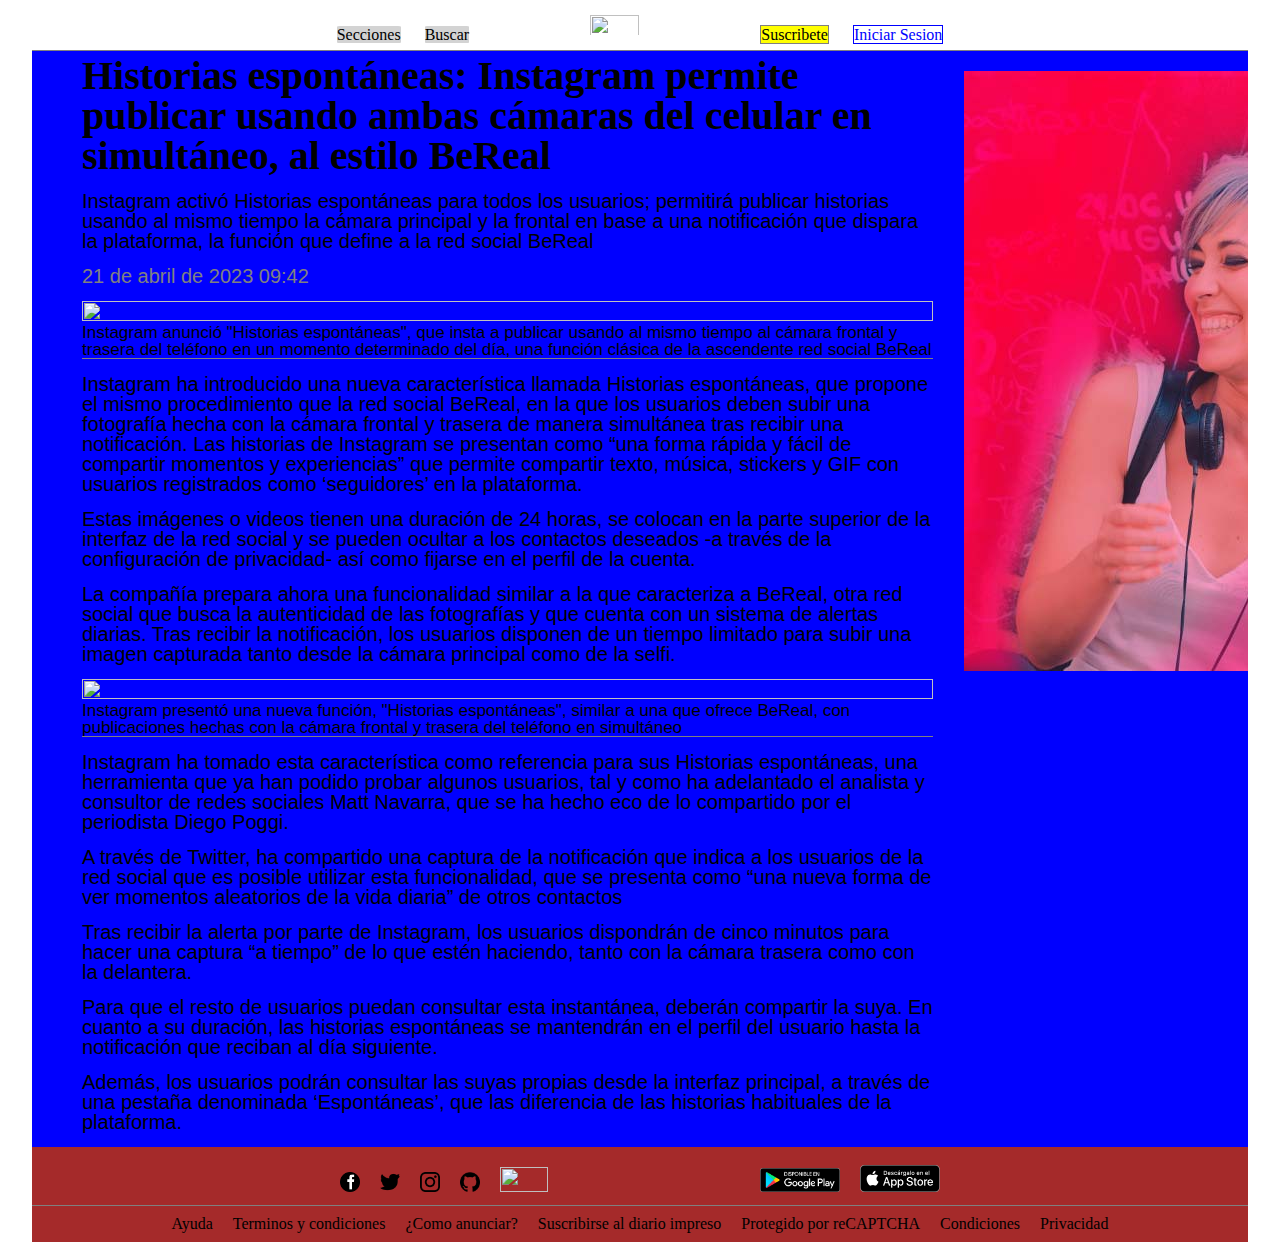
==== commit b705751e: "Merge pull request #8 from zequ22/secundaria" ====
--- a/index.html
+++ b/index.html
@@ -1,6 +1,7 @@
 <!DOCTYPE html>
 <html lang="en">
 <head>
+    <link rel="stylesheet" href="reset.css">
     <link rel="stylesheet" href="estilos.css">
     <meta charset="UTF-8">
     <meta http-equiv="X-UA-Compatible" content="IE=edge">
@@ -10,7 +11,6 @@
 <body>
     <div class="contenedor">
         <header>
-            <!--<img src="imagenes/logoLN.png" alt="La Nacion">-->
             <nav>
                 <ul>
                     <li class="btn"><a href="#">Secciones</a></li>
@@ -21,34 +21,31 @@
                 </ul>            
             </nav>
         </header>
-    
+        
         <main>
             <section>
                 <h1>Historias espontáneas: Instagram permite publicar usando ambas cámaras del celular en simultáneo, al estilo BeReal</h1>
-                <br>
                 <p>Instagram activó Historias espontáneas para todos los usuarios; permitirá publicar historias usando al mismo tiempo la cámara principal y la frontal en base a una notificación que dispara la plataforma, la función que define a la red social BeReal</p>
-                <br>
                 <p id="fecha">21 de abril de 2023 09:42</p>
-                <br>
                 <img class="med" src="imagenes/1.jpg" alt="">
                 <p class="epigrafe">Instagram anunció "Historias espontáneas", que insta a publicar usando al mismo tiempo al cámara frontal y trasera del teléfono en un momento determinado del día, una función clásica de la ascendente red social BeReal</p>
-                <br>
             </section>
             <section>
-                <p>Instagram ha introducido una nueva característica llamada Historias espontáneas, que propone el mismo procedimiento que la red social BeReal, en la que los usuarios deben subir una fotografía hecha con la cámara frontal y trasera de manera simultánea tras recibir una notificación.
-                    Las historias de Instagram se presentan como “una forma rápida y fácil de compartir momentos y experiencias” que permite compartir texto, música, stickers y GIF con usuarios registrados como ‘seguidores’ en la plataforma. <br>
-                    <br>Estas imágenes o videos tienen una duración de 24 horas, se colocan en la parte superior de la interfaz de la red social y se pueden ocultar a los contactos deseados -a través de la configuración de privacidad- así como fijarse en el perfil de la cuenta. <br>        
-                    <br>La compañía prepara ahora una funcionalidad similar a la que caracteriza a BeReal, otra red social que busca la autenticidad de las fotografías y que cuenta con un sistema de alertas diarias. Tras recibir la notificación, los usuarios disponen de un tiempo limitado para subir una imagen capturada tanto desde la cámara principal como de la selfi.</p><br>
+                <p>Instagram ha introducido una nueva característica llamada Historias espontáneas, que propone el mismo procedimiento que la red social BeReal, en la que los usuarios deben subir una fotografía hecha con la cámara frontal y trasera de manera simultánea tras recibir una notificación. Las historias de Instagram se presentan como “una forma rápida y fácil de compartir momentos y experiencias” que permite compartir texto, música, stickers y GIF con usuarios registrados como ‘seguidores’ en la plataforma.</p>
+                <p>Estas imágenes o videos tienen una duración de 24 horas, se colocan en la parte superior de la interfaz de la red social y se pueden ocultar a los contactos deseados -a través de la configuración de privacidad- así como fijarse en el perfil de la cuenta.</p>        
+                <p>La compañía prepara ahora una funcionalidad similar a la que caracteriza a BeReal, otra red social que busca la autenticidad de las fotografías y que cuenta con un sistema de alertas diarias. Tras recibir la notificación, los usuarios disponen de un tiempo limitado para subir una imagen capturada tanto desde la cámara principal como de la selfi.</p>
                 <img class="med" src="imagenes/2.jpg" alt="">
-                <p class="epigrafe">Instagram presentó una nueva función, "Historias espontáneas", similar a una que ofrece BeReal, con publicaciones hechas con la cámara frontal y trasera del teléfono en simultáneo</p><br>
+                <p class="epigrafe">Instagram presentó una nueva función, "Historias espontáneas", similar a una que ofrece BeReal, con publicaciones hechas con la cámara frontal y trasera del teléfono en simultáneo</p>
                 <p>Instagram ha tomado esta característica como referencia para sus Historias espontáneas, una herramienta que ya han podido probar algunos usuarios, tal y como ha adelantado el analista y consultor de redes sociales Matt Navarra, que se ha hecho eco de lo compartido por el periodista Diego Poggi. <br>
-                    <br>A través de Twitter, ha compartido una captura de la notificación que indica a los usuarios de la red social que es posible utilizar esta funcionalidad, que se presenta como “una nueva forma de ver momentos aleatorios de la vida diaria” de otros contactos. <br>        
-                    <br>Tras recibir la alerta por parte de Instagram, los usuarios dispondrán de cinco minutos para hacer una captura “a tiempo” de lo que estén haciendo, tanto con la cámara trasera como con la delantera. <br>
-                    <br> Para que el resto de usuarios puedan consultar esta instantánea, deberán compartir la suya. En cuanto a su duración, las historias espontáneas se mantendrán en el perfil del usuario hasta la notificación que reciban al día siguiente. <br>
-                    <br> Además, los usuarios podrán consultar las suyas propias desde la interfaz principal, a través de una pestaña denominada ‘Espontáneas’, que las diferencia de las historias habituales de la plataforma.</p>
-                <br>
+                <p>A través de Twitter, ha compartido una captura de la notificación que indica a los usuarios de la red social que es posible utilizar esta funcionalidad, que se presenta como “una nueva forma de ver momentos aleatorios de la vida diaria” de otros contactos</p>       
+                <p>Tras recibir la alerta por parte de Instagram, los usuarios dispondrán de cinco minutos para hacer una captura “a tiempo” de lo que estén haciendo, tanto con la cámara trasera como con la delantera.</p>
+                <p>Para que el resto de usuarios puedan consultar esta instantánea, deberán compartir la suya. En cuanto a su duración, las historias espontáneas se mantendrán en el perfil del usuario hasta la notificación que reciban al día siguiente.</p>
+                <p>Además, los usuarios podrán consultar las suyas propias desde la interfaz principal, a través de una pestaña denominada ‘Espontáneas’, que las diferencia de las historias habituales de la plataforma.</p>
             </section>
         </main>
+        <section class="publi">
+            <img src="imagenes/publi.jpg" alt="Publicidad">
+        </section>
         <footer>
             <div class="top">
                     <ul>
@@ -63,12 +60,11 @@
             </div>
             <div class="bajo">
                     <ul>
-                        <li><a href="">Mapa del sitio</a></li>
                         <li><a href="">Ayuda</a></li>
                         <li><a href="">Terminos y condiciones</a></li>
                         <li><a href="">¿Como anunciar?</a></li>
                         <li><a href="">Suscribirse al diario impreso</a></li>
-                        <li><p>Protegido por reCAPTCHA</p></li>
+                        <li><a>Protegido por reCAPTCHA</a></li>
                         <li><a href="">Condiciones</a></li>
                         <li><a href="">Privacidad</a></li>
                     </ul>
--- a/estilos.css
+++ b/estilos.css
@@ -1,53 +1,8 @@
-html, body, div, span, applet, object, iframe,
-h1, h2, h3, h4, h5, h6, p, blockquote, pre,
-a, abbr, acronym, address, big, cite, code,
-del, dfn, em, img, ins, kbd, q, s, samp,
-small, strike, strong, sub, sup, tt, var,
-b, u, i, center,
-dl, dt, dd, ol, ul, li,
-fieldset, form, label, legend,
-table, caption, tbody, tfoot, thead, tr, th, td,
-article, aside, canvas, details, embed, 
-figure, figcaption, footer, header, hgroup, 
-menu, nav, output, ruby, section, summary,
-time, mark, audio, video {
-	margin: 0;
-	padding: 0;
-	border: 0;
-	font-size: 100%;
-	font: inherit;
-	vertical-align: baseline;
-}
-/* HTML5 display-role reset for older browsers */
-article, aside, details, figcaption, figure, 
-footer, header, hgroup, menu, nav, section {
-	display: block;
-}
-body {
-	line-height: 1;
-}
-ol, ul {
-	list-style: none;
-}
-blockquote, q {
-	quotes: none;
-}
-blockquote:before, blockquote:after,
-q:before, q:after {
-	content: '';
-	content: none;
-}
-table {
-	border-collapse: collapse;
-	border-spacing: 0;
-}
-
-/* estructura propia*/
 .contenedor{
-    width: 100%;
-    max-width: 1000px;
+    width: 95%;
     margin:0 auto;
     overflow: hidden;
+    background-color: blue;
 }
 
 header{
@@ -71,12 +26,12 @@
     text-decoration: none;
 }
 .btn{
-    color: black;
     background-color: lightgrey;
 }
 .logoLN{
     width: 20%;
     height: 25px;
+    padding-top: 10px;
 }
 #btnSub{
     color: black;
@@ -92,7 +47,9 @@
 main{
     width: 70%;
     margin:auto;
+    margin-left: 50px;
     box-sizing: border-box;
+    float: left;
 }
 img.med{
     height: 100%;
@@ -100,10 +57,12 @@
 }
 main h1{
     font-size: 40px;
+    margin: 5px 0px;
     font-weight: bolder;
     font-family: Georgia, 'Times New Roman', Times, serif;
 }
 main p{
+    margin: 15px 0px;
     font-size: 20px;
     font-family: Arial, Helvetica, sans-serif;
 }
@@ -114,8 +73,36 @@
 }
 .epigrafe{
     font-size: 17px;
+    margin: 0px 0px 10px 0px;
     font-family: Arial, Helvetica, sans-serif;
     border-bottom: 1px solid gray;
+}
+
+.publi{
+    width: 25%;
+    padding: 20px;
+    box-sizing: border-box;
+    float: right;
+}
+
+footer{
+    width: 100%;
+    background-color: brown;
+    float: right;
+}
+footer div ul li{
+    text-align: justify;
+    display: inline;
+    margin: 8px;
+}
+.top{
+    padding: 10px;
+    text-align: center;
+    border-bottom: 1px solid grey;
+}
+.bajo{
+    padding: 10px;
+    text-align: center;
 }
 .logosFooter{
     height: 10%;
@@ -124,25 +111,25 @@
 .logosDescargas{
     width: 80px;
 }
-footer{
-    text-align: center;
-    margin: 0px 200px;
-}
-footer div ul li{
-    text-align: center;
-    display: inline;
-    margin: 15px;
-}
-.top{
-    padding: 10px;
-    border-bottom: 1px solid grey;
-}
-.bajo{
-    display:inline;
-}
+
 
 @media screen and (max-width: 800px){
+    .header{
+        width: 100%;
+    }
     .contenedor{
         width:100%;
+        background-color: aqua;
+        float: left;
+    }
+    .publi{
+        width: 20%;
+    }
+    .top{
+        width: 100%;
+        height: 100%;
+    }
+    .bajo{
+        width: 100%;
     }
 }